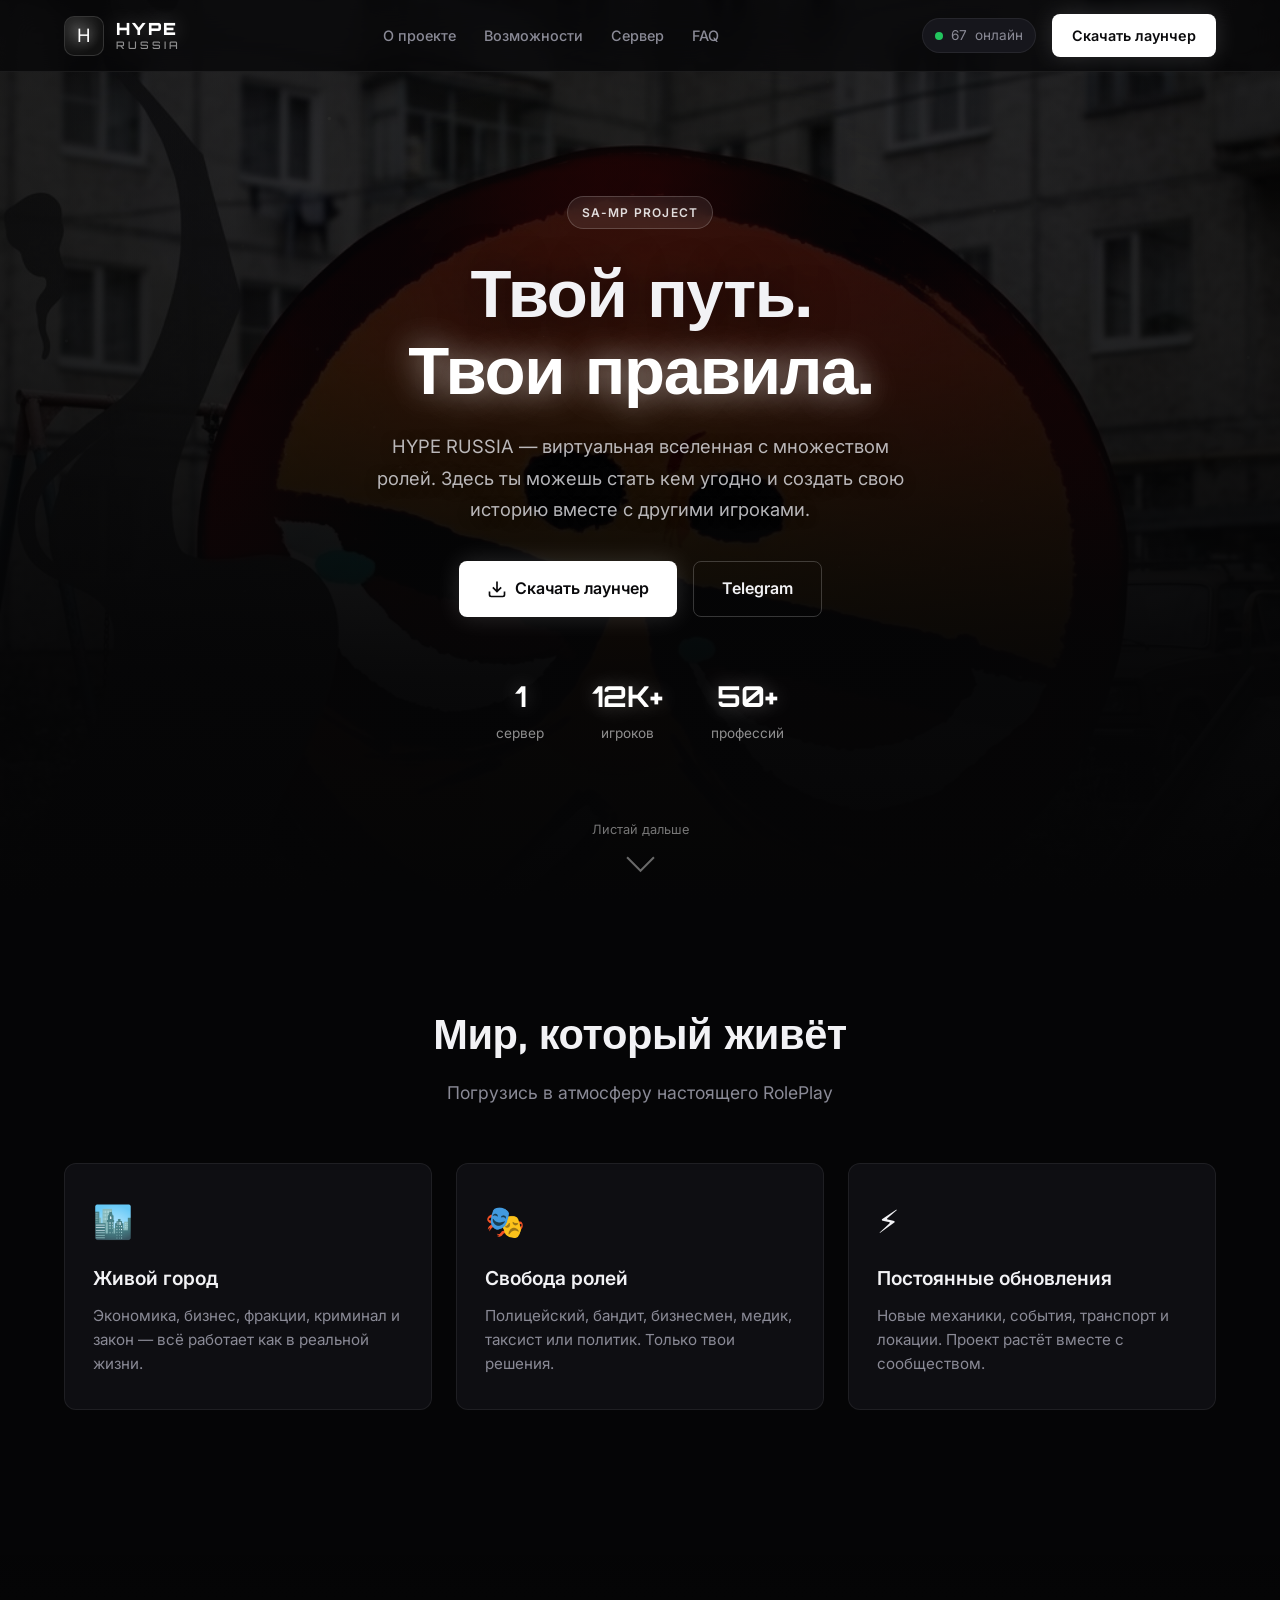
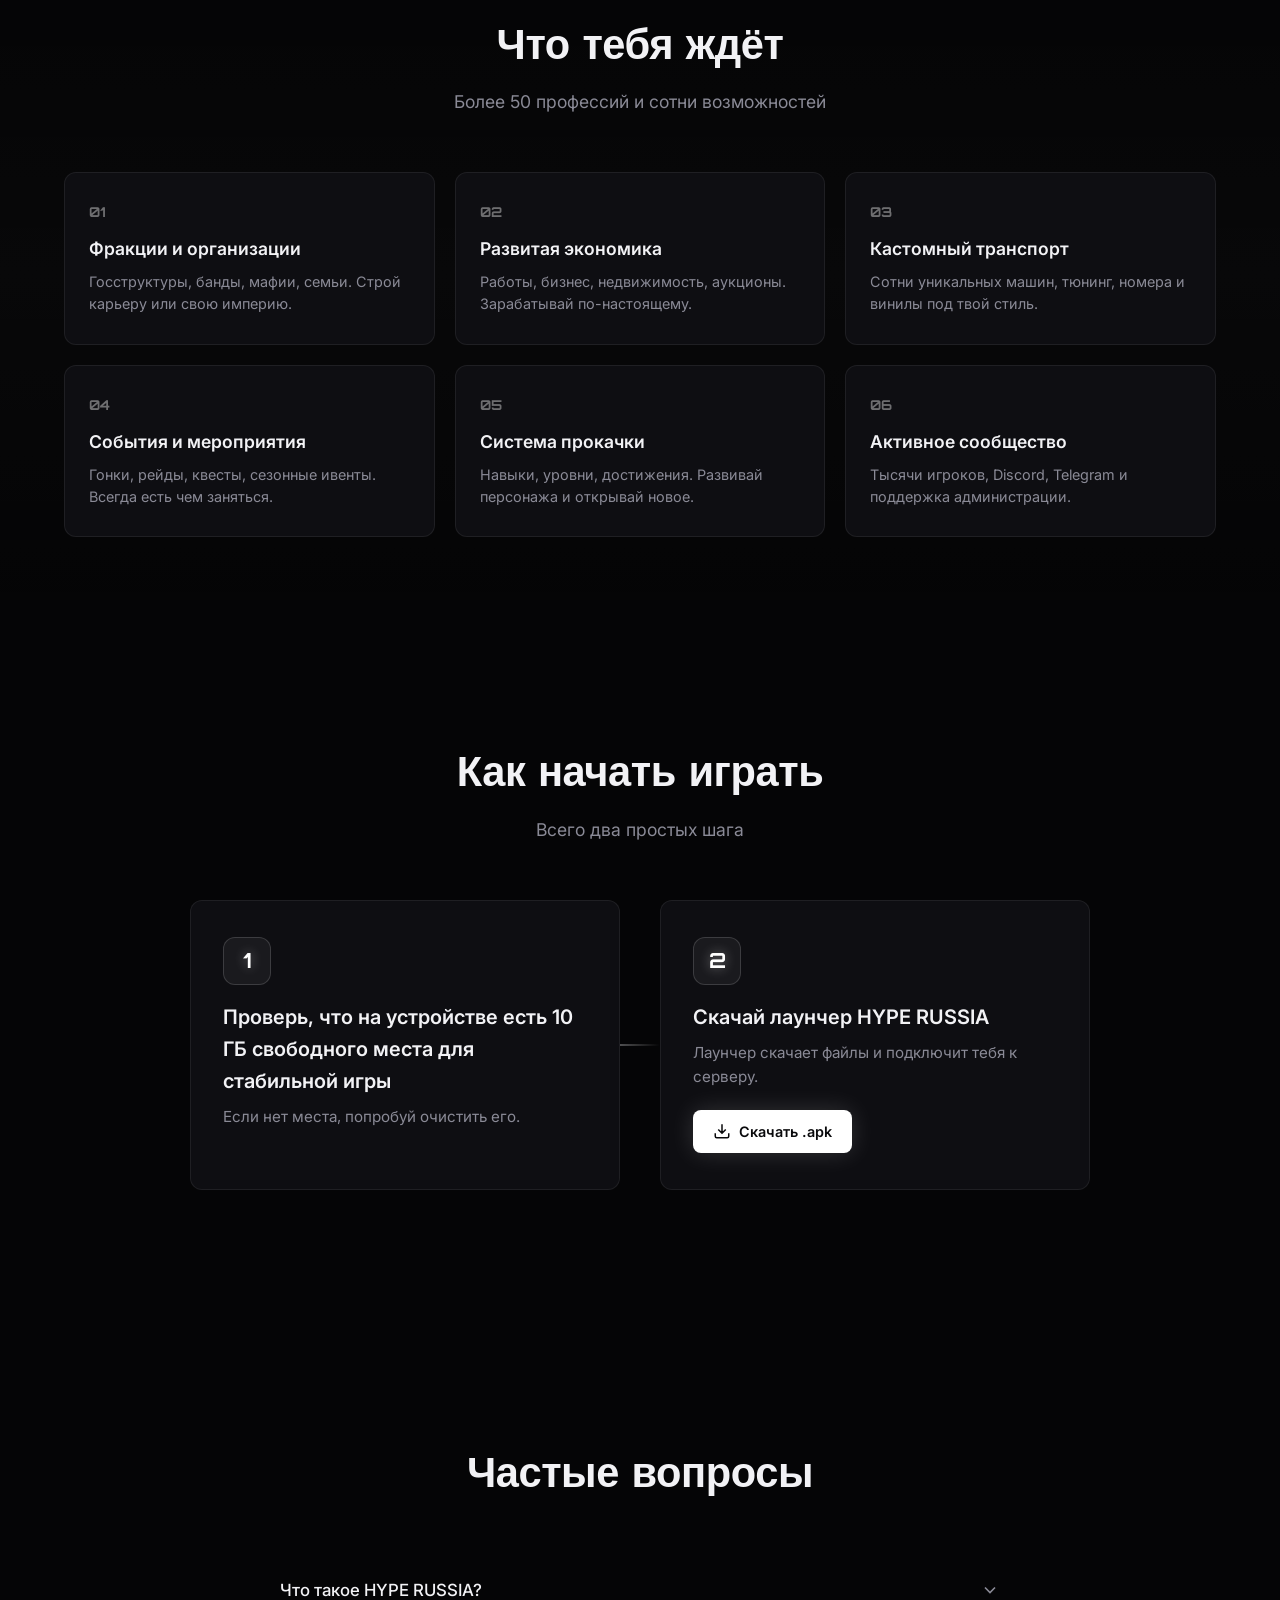
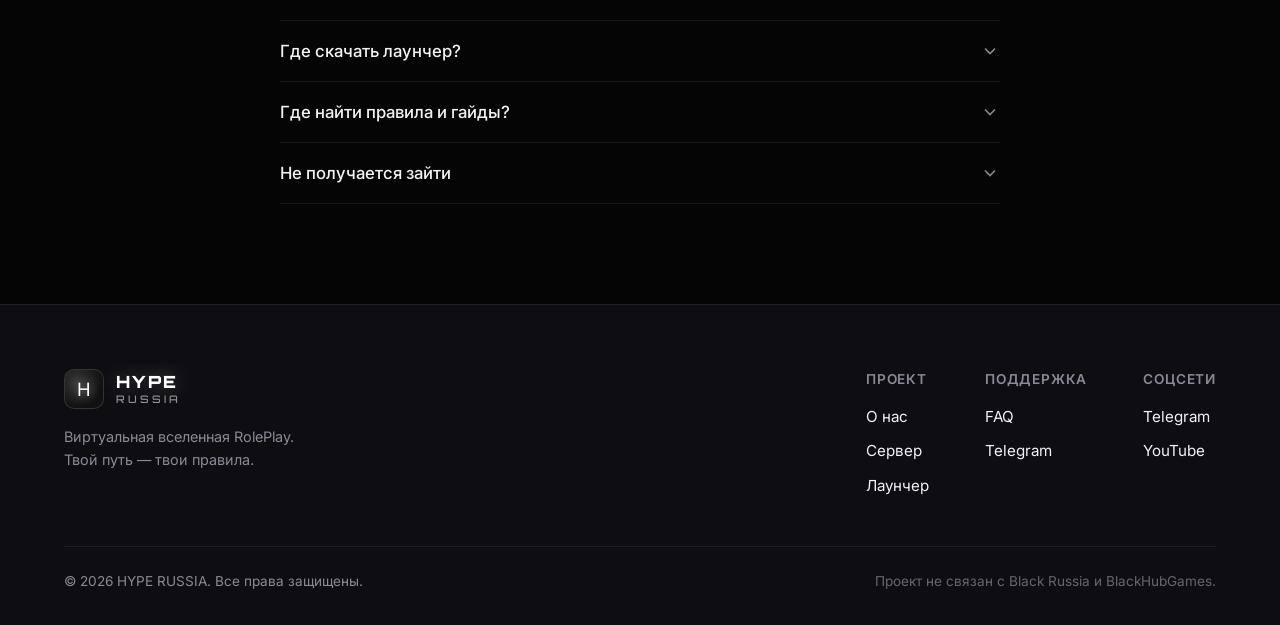
==== index.html @ 05b58f57 "Add files via upload" ====
<!DOCTYPE html>
<html lang="ru">
<head>
    <meta charset="UTF-8">
    <meta name="viewport" content="width=device-width, initial-scale=1.0">
    <title>HYPE RUSSIA — Лучшая копия BLACK RUSSIA</title>
    <meta name="description" content="HYPE RUSSIA — виртуальная вселенная RolePlay. Создай свою историю, выбери роль и живи по своим правилам.">
    <link rel="preconnect" href="https://fonts.googleapis.com">
    <link rel="preconnect" href="https://fonts.gstatic.com" crossorigin>
    <link href="https://fonts.googleapis.com/css2?family=Inter:wght@300;400;500;600;700;800&family=Orbitron:wght@500;700;900&display=swap" rel="stylesheet">
    <link rel="stylesheet" href="styles.css">
</head>
<body>
    <canvas id="particles"></canvas>

    <!-- Header -->
    <header class="header">
        <div class="container header-inner">
            <a href="index.html" class="logo">
                <div class="logo-mark"><span class="logo-mask">H</span></div>
                <div class="logo-text-wrap">
                    <span class="logo-main">HYPE</span>
                    <span class="logo-sub">RUSSIA</span>
                </div>
            </a>
            <nav class="nav">
                <a href="#about">О проекте</a>
                <a href="#features">Возможности</a>
                <a href="servers.html">Сервер</a>
                <a href="#faq">FAQ</a>
            </nav>
            <div class="header-actions">
                <div class="online-badge">
                    <span class="dot"></span>
                    <span id="online-count">67</span> онлайн
                </div>
                <a href="https://pixeldrain.com/u/7J3aRKDf" class="btn btn-primary" target="_blank" rel="noopener">Скачать лаунчер</a>
            </div>
            <button class="burger" id="burger" aria-label="Меню">
                <span></span><span></span><span></span>
            </button>
        </div>
    </header>

    <div class="mobile-nav" id="mobile-nav">
        <a href="#about">О проекте</a>
        <a href="#features">Возможности</a>
        <a href="servers.html">Сервер</a>
        <a href="#faq">FAQ</a>
        <a href="https://pixeldrain.com/u/7J3aRKDf" class="btn btn-primary" target="_blank" rel="noopener">Скачать лаунчер</a>
    </div>

    <!-- Hero -->
    <section class="hero">
        <div class="hero-bg">
            <img src="bg-shigaraki.png" alt="HYPE RUSSIA" class="hero-bg-img">
            <div class="hero-overlay"></div>
        </div>
        <div class="container hero-content">
            <div class="hero-badge">SA-MP PROJECT</div>
            <h1 class="hero-title">
                <span class="line">Твой путь.</span>
                <span class="line accent">Твои правила.</span>
            </h1>
            <p class="hero-desc">
                HYPE RUSSIA — виртуальная вселенная с множеством ролей.
                Здесь ты можешь стать кем угодно и создать свою историю вместе с другими игроками.
            </p>
            <div class="hero-cta">
                <a href="https://pixeldrain.com/u/7J3aRKDf" class="btn btn-primary btn-lg" target="_blank" rel="noopener">
                    <svg width="20" height="20" viewBox="0 0 24 24" fill="none" stroke="currentColor" stroke-width="2"><path d="M21 15v4a2 2 0 01-2 2H5a2 2 0 01-2-2v-4M7 10l5 5 5-5M12 15V3"/></svg>
                    Скачать лаунчер
                </a>
                <a href="https://t.me/hypeada" target="_blank" class="btn btn-outline btn-lg">Telegram</a>
            </div>
            <div class="hero-stats">
                <div class="stat"><div class="stat-value">1</div><div class="stat-label">сервер</div></div>
                <div class="stat"><div class="stat-value">12K+</div><div class="stat-label">игроков</div></div>
                <div class="stat"><div class="stat-value">50+</div><div class="stat-label">профессий</div></div>
            </div>
        </div>
        <div class="hero-scroll"><span>Листай дальше</span><div class="scroll-arrow"></div></div>
    </section>

    <!-- About -->
    <section class="section about" id="about">
        <div class="container">
            <div class="section-header">
                <h2 class="section-title">Мир, который живёт</h2>
                <p class="section-subtitle">Погрузись в атмосферу настоящего RolePlay</p>
            </div>
            <div class="about-grid">
                <div class="about-card">
                    <div class="about-icon">🏙️</div>
                    <h3>Живой город</h3>
                    <p>Экономика, бизнес, фракции, криминал и закон — всё работает как в реальной жизни.</p>
                </div>
                <div class="about-card">
                    <div class="about-icon">🎭</div>
                    <h3>Свобода ролей</h3>
                    <p>Полицейский, бандит, бизнесмен, медик, таксист или политик. Только твои решения.</p>
                </div>
                <div class="about-card">
                    <div class="about-icon">⚡</div>
                    <h3>Постоянные обновления</h3>
                    <p>Новые механики, события, транспорт и локации. Проект растёт вместе с сообществом.</p>
                </div>
            </div>
        </div>
    </section>

    <!-- Features -->
    <section class="section features" id="features">
        <div class="container">
            <div class="section-header">
                <h2 class="section-title">Что тебя ждёт</h2>
                <p class="section-subtitle">Более 50 профессий и сотни возможностей</p>
            </div>
            <div class="features-grid">
                <div class="feature-item"><div class="feature-num">01</div><h3>Фракции и организации</h3><p>Госструктуры, банды, мафии, семьи. Строй карьеру или свою империю.</p></div>
                <div class="feature-item"><div class="feature-num">02</div><h3>Развитая экономика</h3><p>Работы, бизнес, недвижимость, аукционы. Зарабатывай по-настоящему.</p></div>
                <div class="feature-item"><div class="feature-num">03</div><h3>Кастомный транспорт</h3><p>Сотни уникальных машин, тюнинг, номера и винилы под твой стиль.</p></div>
                <div class="feature-item"><div class="feature-num">04</div><h3>События и мероприятия</h3><p>Гонки, рейды, квесты, сезонные ивенты. Всегда есть чем заняться.</p></div>
                <div class="feature-item"><div class="feature-num">05</div><h3>Система прокачки</h3><p>Навыки, уровни, достижения. Развивай персонажа и открывай новое.</p></div>
                <div class="feature-item"><div class="feature-num">06</div><h3>Активное сообщество</h3><p>Тысячи игроков, Discord, Telegram и поддержка администрации.</p></div>
            </div>
        </div>
    </section>

    <!-- How to start -->
    <section class="section start" id="start">
        <div class="container">
            <div class="section-header">
                <h2 class="section-title">Как начать играть</h2>
                <p class="section-subtitle">Всего два простых шага</p>
            </div>
            <div class="steps">
                <div class="step">
                    <div class="step-number">1</div>
                    <div class="step-content">
                        <h3>Проверь, что на устройстве есть 10 ГБ свободного места для стабильной игры</h3>
                        <p>Если нет места, попробуй очистить его.</p>
                    </div>
                </div>
                <div class="step-divider"></div>
                <div class="step">
                    <div class="step-number">2</div>
                    <div class="step-content">
                        <h3>Скачай лаунчер HYPE RUSSIA</h3>
                        <p>Лаунчер скачает файлы и подключит тебя к серверу.</p>
                        <a href="https://pixeldrain.com/u/7J3aRKDf" class="btn btn-primary" target="_blank" rel="noopener">
                            <svg width="18" height="18" viewBox="0 0 24 24" fill="none" stroke="currentColor" stroke-width="2"><path d="M21 15v4a2 2 0 01-2 2H5a2 2 0 01-2-2v-4M7 10l5 5 5-5M12 15V3"/></svg>
                            Скачать .apk
                        </a>
                    </div>
                </div>
            </div>
        </div>
    </section>


    <!-- FAQ -->
    <section class="section faq" id="faq">
        <div class="container">
            <div class="section-header"><h2 class="section-title">Частые вопросы</h2></div>
            <div class="faq-list">
                <div class="faq-item">
                    <button class="faq-question"><span>Что такое HYPE RUSSIA?</span><svg width="20" height="20" viewBox="0 0 24 24" fill="none"><path d="M6 9l6 6 6-6" stroke="currentColor" stroke-width="2"/></svg></button>
                    <div class="faq-answer"><p>RolePlay-проект и SAMP. Делаем РП интереснее</p></div>
                </div>
                <div class="faq-item">
                    <button class="faq-question"><span>Где скачать лаунчер?</span><svg width="20" height="20" viewBox="0 0 24 24" fill="none"><path d="M6 9l6 6 6-6" stroke="currentColor" stroke-width="2"/></svg></button>
                    <div class="faq-answer"><p>Прямо с этого сайта — кнопка «Скачать лаунчер» или файл <code>launcher.apk</code>.</p></div>
                </div>
                <div class="faq-item">
                    <button class="faq-question"><span>Где найти правила и гайды?</span><svg width="20" height="20" viewBox="0 0 24 24" fill="none"><path d="M6 9l6 6 6-6" stroke="currentColor" stroke-width="2"/></svg></button>
                    <div class="faq-answer"><p>Все гайды и правила — в нашем Telegram канале.</p></div>
                </div>
                <div class="faq-item">
                    <button class="faq-question"><span>Не получается зайти</span><svg width="20" height="20" viewBox="0 0 24 24" fill="none"><path d="M6 9l6 6 6-6" stroke="currentColor" stroke-width="2"/></svg></button>
                    <div class="faq-answer"><p>Пиши в Telegram <a href="https://t.me/cmpbio" target="_blank">@cmpbio</a> — поможем с подключением.</p></div>
                </div>
            </div>
        </div>
    </section>

    <!-- Footer -->
    <footer class="footer">
        <div class="container">
            <div class="footer-top">
                <div class="footer-brand">
                    <a href="index.html" class="logo">
                        <div class="logo-mark"><span class="logo-mask">H</span></div>
                        <div class="logo-text-wrap">
                            <span class="logo-main">HYPE</span>
                            <span class="logo-sub">RUSSIA</span>
                        </div>
                    </a>
                    <p>Виртуальная вселенная RolePlay.<br>Твой путь — твои правила.</p>
                </div>
                <div class="footer-links">
                    <div class="footer-col">
                        <h4>Проект</h4>
                        <a href="#about">О нас</a>
                        <a href="servers.html">Сервер</a>
                        <a href="https://pixeldrain.com/u/7J3aRKDf" target="_blank" rel="noopener">Лаунчер</a>
                    </div>
                    <div class="footer-col">
                        <h4>Поддержка</h4>
                        <a href="#faq">FAQ</a>
                        <a href="https://t.me/hypeada" target="_blank">Telegram</a>
                    </div>
                    <div class="footer-col">
                        <h4>Соцсети</h4>
                        <a href="https://t.me/hypeada" target="_blank">Telegram</a>
                        <a href="https://www.youtube.com/@compiebrosigma" target="_blank">YouTube</a>
                    </div>
                </div>
            </div>
            <div class="footer-bottom">
                <p>© 2026 HYPE RUSSIA. Все права защищены.</p>
                <p class="disclaimer">Проект не связан с Black Russia и BlackHubGames.</p>
            </div>
        </div>
    </footer>

    <script src="script.js"></script>
</body>
</html>
---- styles.css ----
/* ===== Reset & Base ===== */
*, *::before, *::after {
    margin: 0;
    padding: 0;
    box-sizing: border-box;
}

:root {
    --bg: #050506;
    --bg-card: #0e0e12;
    --bg-elevated: #16161c;
    --text: #f2f2f5;
    --text-muted: #8a8a96;
    --accent: #e8e8ec;
    --accent-red: #c41e3a;
    --accent-glow: rgba(255, 255, 255, 0.25);
    --border: rgba(255, 255, 255, 0.07);
    --radius: 12px;
    --font: 'Inter', system-ui, sans-serif;
    --font-display: 'Orbitron', sans-serif;
}

html {
    scroll-behavior: smooth;
}

body {
    font-family: var(--font);
    background: var(--bg);
    color: var(--text);
    line-height: 1.6;
    overflow-x: hidden;
}

a {
    color: inherit;
    text-decoration: none;
}

img {
    max-width: 100%;
    display: block;
}

.container {
    width: 100%;
    max-width: 1200px;
    margin: 0 auto;
    padding: 0 24px;
}

/* ===== Particles Canvas ===== */
#particles {
    position: fixed;
    inset: 0;
    z-index: 0;
    pointer-events: none;
    opacity: 0.35;
}

/* ===== Header ===== */
.header {
    position: fixed;
    top: 0;
    left: 0;
    right: 0;
    z-index: 100;
    padding: 14px 0;
    background: rgba(5, 5, 6, 0.7);
    backdrop-filter: blur(18px);
    border-bottom: 1px solid var(--border);
    transition: background 0.3s;
}

.header-inner {
    display: flex;
    align-items: center;
    justify-content: space-between;
    gap: 24px;
}

/* Logo */
.logo {
    display: flex;
    align-items: center;
    gap: 12px;
}

.logo-mark {
    width: 40px;
    height: 40px;
    display: flex;
    align-items: center;
    justify-content: center;
    background: #111;
    border: 1px solid rgba(255,255,255,0.15);
    border-radius: 10px;
    position: relative;
    overflow: hidden;
}

.logo-mark::before {
    content: '';
    position: absolute;
    inset: 0;
    background: radial-gradient(circle at 30% 30%, rgba(255,255,255,0.15), transparent 70%);
}

.logo-mask {
    font-size: 1.15rem;
    color: #fff;
    text-shadow: 0 0 12px rgba(255,255,255,0.6);
    position: relative;
    z-index: 1;
}

.logo-text-wrap {
    display: flex;
    flex-direction: column;
    line-height: 1.1;
}

.logo-main {
    font-family: var(--font-display);
    font-weight: 900;
    font-size: 1.05rem;
    letter-spacing: 0.12em;
    color: #fff;
    text-shadow: 0 0 20px rgba(255,255,255,0.35);
}

.logo-sub {
    font-family: var(--font-display);
    font-weight: 500;
    font-size: 0.65rem;
    letter-spacing: 0.28em;
    color: rgba(255,255,255,0.55);
    margin-top: 2px;
}

.nav {
    display: flex;
    gap: 28px;
}

.nav a {
    font-size: 0.9rem;
    font-weight: 500;
    color: var(--text-muted);
    transition: color 0.2s;
}

.nav a:hover {
    color: var(--text);
}

.header-actions {
    display: flex;
    align-items: center;
    gap: 16px;
}

.online-badge {
    display: flex;
    align-items: center;
    gap: 8px;
    font-size: 0.85rem;
    color: var(--text-muted);
    background: var(--bg-elevated);
    padding: 6px 12px;
    border-radius: 20px;
    border: 1px solid var(--border);
}

.online-badge .dot {
    width: 8px;
    height: 8px;
    background: #22c55e;
    border-radius: 50%;
    animation: pulse 2s infinite;
}

@keyframes pulse {
    0%, 100% { opacity: 1; box-shadow: 0 0 0 0 rgba(34, 197, 94, 0.4); }
    50% { opacity: 0.8; box-shadow: 0 0 0 6px rgba(34, 197, 94, 0); }
}

.burger {
    display: none;
    flex-direction: column;
    gap: 5px;
    background: none;
    border: none;
    cursor: pointer;
    padding: 4px;
}

.burger span {
    width: 22px;
    height: 2px;
    background: var(--text);
    border-radius: 2px;
    transition: 0.3s;
}

.mobile-nav {
    display: none;
    position: fixed;
    top: 70px;
    left: 0;
    right: 0;
    background: var(--bg-card);
    border-bottom: 1px solid var(--border);
    padding: 20px 24px;
    flex-direction: column;
    gap: 16px;
    z-index: 99;
}

.mobile-nav.active {
    display: flex;
}

.mobile-nav a {
    font-size: 1rem;
    color: var(--text-muted);
}

/* ===== Buttons ===== */
.btn {
    display: inline-flex;
    align-items: center;
    justify-content: center;
    gap: 8px;
    padding: 10px 20px;
    font-family: var(--font);
    font-size: 0.9rem;
    font-weight: 600;
    border-radius: 8px;
    border: none;
    cursor: pointer;
    transition: all 0.2s;
    white-space: nowrap;
}

.btn-primary {
    background: #fff;
    color: #0a0a0c;
    box-shadow: 0 0 24px rgba(255,255,255,0.15);
}

.btn-primary:hover {
    background: #e8e8ec;
    transform: translateY(-1px);
    box-shadow: 0 0 32px rgba(255,255,255,0.25);
}

.btn-outline {
    background: transparent;
    color: var(--text);
    border: 1px solid rgba(255,255,255,0.2);
}

.btn-outline:hover {
    border-color: rgba(255,255,255,0.4);
    background: rgba(255,255,255,0.05);
}

.btn-lg {
    padding: 14px 28px;
    font-size: 1rem;
}

/* ===== Hero ===== */
.hero {
    position: relative;
    min-height: 100vh;
    display: flex;
    flex-direction: column;
    justify-content: center;
    padding: 120px 0 80px;
    z-index: 1;
    overflow: hidden;
}

.hero-bg {
    position: absolute;
    inset: 0;
    z-index: 0;
}

.hero-bg-img {
    width: 100%;
    height: 100%;
    object-fit: cover;
    object-position: center 20%;
    opacity: 0.55;
    filter: brightness(0.7) contrast(1.1);
}

.hero-overlay {
    position: absolute;
    inset: 0;
    background: 
        linear-gradient(180deg, 
            rgba(5,5,6,0.4) 0%, 
            rgba(5,5,6,0.55) 40%,
            rgba(5,5,6,0.92) 75%,
            var(--bg) 100%),
        radial-gradient(ellipse 70% 50% at 50% 30%, transparent 0%, rgba(5,5,6,0.5) 100%);
}

.hero-content {
    position: relative;
    z-index: 2;
    text-align: center;
    max-width: 800px;
    margin: 0 auto;
}

.hero-badge {
    display: inline-block;
    padding: 6px 14px;
    font-size: 0.75rem;
    font-weight: 600;
    letter-spacing: 0.1em;
    text-transform: uppercase;
    color: rgba(255,255,255,0.85);
    background: rgba(255,255,255,0.08);
    border: 1px solid rgba(255,255,255,0.18);
    border-radius: 20px;
    margin-bottom: 24px;
    backdrop-filter: blur(8px);
}

.hero-title {
    font-family: var(--font-display);
    font-size: clamp(2.5rem, 6vw, 4.2rem);
    font-weight: 900;
    line-height: 1.15;
    margin-bottom: 24px;
    letter-spacing: -0.02em;
    text-shadow: 0 0 40px rgba(0,0,0,0.6);
}

.hero-title .line {
    display: block;
}

.hero-title .accent {
    color: #fff;
    text-shadow: 
        0 0 30px rgba(255,255,255,0.5),
        0 0 60px rgba(255,255,255,0.2);
}

.hero-desc {
    font-size: 1.15rem;
    color: rgba(240,240,245,0.75);
    max-width: 560px;
    margin: 0 auto 36px;
    line-height: 1.7;
    text-shadow: 0 2px 12px rgba(0,0,0,0.5);
}

.hero-cta {
    display: flex;
    gap: 16px;
    justify-content: center;
    flex-wrap: wrap;
    margin-bottom: 56px;
}

.hero-stats {
    display: flex;
    justify-content: center;
    gap: 48px;
    flex-wrap: wrap;
}

.stat {
    text-align: center;
}

.stat-value {
    font-family: var(--font-display);
    font-size: 1.8rem;
    font-weight: 700;
    color: #fff;
    text-shadow: 0 0 20px rgba(255,255,255,0.3);
}

.stat-label {
    font-size: 0.85rem;
    color: rgba(255,255,255,0.55);
    margin-top: 4px;
}

.hero-scroll {
    position: absolute;
    bottom: 32px;
    left: 50%;
    transform: translateX(-50%);
    display: flex;
    flex-direction: column;
    align-items: center;
    gap: 8px;
    color: rgba(255,255,255,0.45);
    font-size: 0.8rem;
    z-index: 2;
}

.scroll-arrow {
    width: 20px;
    height: 20px;
    border-right: 2px solid rgba(255,255,255,0.4);
    border-bottom: 2px solid rgba(255,255,255,0.4);
    transform: rotate(45deg);
    animation: bounce 2s infinite;
}

@keyframes bounce {
    0%, 100% { transform: rotate(45deg) translateY(0); }
    50% { transform: rotate(45deg) translateY(6px); }
}

/* ===== Sections ===== */
.section {
    position: relative;
    padding: 100px 0;
    z-index: 1;
}

.section-header {
    text-align: center;
    margin-bottom: 56px;
}

.section-title {
    font-family: var(--font-display);
    font-size: clamp(1.8rem, 4vw, 2.6rem);
    font-weight: 700;
    margin-bottom: 12px;
    letter-spacing: -0.01em;
}

.section-subtitle {
    font-size: 1.1rem;
    color: var(--text-muted);
}

/* ===== About ===== */
.about-grid {
    display: grid;
    grid-template-columns: repeat(3, 1fr);
    gap: 24px;
}

.about-card {
    background: var(--bg-card);
    border: 1px solid var(--border);
    border-radius: var(--radius);
    padding: 32px 28px;
    transition: all 0.3s;
}

.about-card:hover {
    border-color: rgba(255,255,255,0.18);
    transform: translateY(-4px);
    box-shadow: 0 12px 40px rgba(0,0,0,0.4);
}

.about-icon {
    font-size: 2rem;
    margin-bottom: 16px;
}

.about-card h3 {
    font-size: 1.2rem;
    font-weight: 600;
    margin-bottom: 10px;
}

.about-card p {
    font-size: 0.95rem;
    color: var(--text-muted);
    line-height: 1.6;
}

/* ===== Features ===== */
.features {
    background: linear-gradient(180deg, transparent, rgba(255,255,255,0.015), transparent);
}

.features-grid {
    display: grid;
    grid-template-columns: repeat(3, 1fr);
    gap: 20px;
}

.feature-item {
    background: var(--bg-card);
    border: 1px solid var(--border);
    border-radius: var(--radius);
    padding: 28px 24px;
    transition: all 0.3s;
}

.feature-item:hover {
    border-color: rgba(255,255,255,0.15);
    background: var(--bg-elevated);
}

.feature-num {
    font-family: var(--font-display);
    font-size: 0.85rem;
    font-weight: 700;
    color: rgba(255,255,255,0.4);
    margin-bottom: 12px;
}

.feature-item h3 {
    font-size: 1.1rem;
    font-weight: 600;
    margin-bottom: 8px;
}

.feature-item p {
    font-size: 0.9rem;
    color: var(--text-muted);
    line-height: 1.55;
}

/* ===== Start ===== */
.steps {
    display: flex;
    align-items: stretch;
    gap: 0;
    max-width: 900px;
    margin: 0 auto 48px;
}

.step {
    flex: 1;
    background: var(--bg-card);
    border: 1px solid var(--border);
    border-radius: var(--radius);
    padding: 36px 32px;
    display: flex;
    flex-direction: column;
    gap: 16px;
}

.step-number {
    width: 48px;
    height: 48px;
    display: flex;
    align-items: center;
    justify-content: center;
    background: #1a1a1e;
    border: 1px solid rgba(255,255,255,0.15);
    border-radius: 12px;
    font-family: var(--font-display);
    font-size: 1.3rem;
    font-weight: 700;
    color: #fff;
    text-shadow: 0 0 12px rgba(255,255,255,0.4);
}

.step-content h3 {
    font-size: 1.25rem;
    font-weight: 600;
    margin-bottom: 8px;
}

.step-content p {
    font-size: 0.95rem;
    color: var(--text-muted);
    margin-bottom: 20px;
    line-height: 1.6;
}

.step-divider {
    width: 40px;
    display: flex;
    align-items: center;
    justify-content: center;
    position: relative;
}

.step-divider::before {
    content: '';
    position: absolute;
    width: 100%;
    height: 2px;
    background: linear-gradient(90deg, rgba(255,255,255,0.3), transparent);
}

.promo-box {
    display: flex;
    align-items: center;
    justify-content: space-between;
    gap: 24px;
    background: linear-gradient(135deg, rgba(255,255,255,0.06), rgba(255,255,255,0.02));
    border: 1px solid rgba(255,255,255,0.12);
    border-radius: var(--radius);
    padding: 28px 32px;
    max-width: 900px;
    margin: 0 auto;
}

.promo-content h3 {
    font-size: 1.15rem;
    font-weight: 600;
    margin-bottom: 6px;
}

.promo-content p {
    font-size: 0.95rem;
    color: var(--text-muted);
}

.promo-code {
    display: inline-block;
    font-family: var(--font-display);
    font-weight: 700;
    color: #fff;
    background: rgba(255,255,255,0.1);
    padding: 2px 10px;
    border-radius: 4px;
    letter-spacing: 0.08em;
    text-shadow: 0 0 10px rgba(255,255,255,0.3);
}

/* ===== FAQ ===== */
.faq-list {
    max-width: 720px;
    margin: 0 auto;
}

.faq-item {
    border-bottom: 1px solid var(--border);
}

.faq-question {
    width: 100%;
    display: flex;
    align-items: center;
    justify-content: space-between;
    gap: 16px;
    padding: 20px 0;
    background: none;
    border: none;
    color: var(--text);
    font-family: var(--font);
    font-size: 1.05rem;
    font-weight: 500;
    text-align: left;
    cursor: pointer;
    transition: color 0.2s;
}

.faq-question:hover {
    color: #fff;
}

.faq-question svg {
    flex-shrink: 0;
    transition: transform 0.3s;
    color: var(--text-muted);
}

.faq-item.active .faq-question svg {
    transform: rotate(180deg);
    color: #fff;
}

.faq-answer {
    max-height: 0;
    overflow: hidden;
    transition: max-height 0.35s ease, padding 0.35s ease;
}

.faq-item.active .faq-answer {
    max-height: 200px;
    padding-bottom: 20px;
}

.faq-answer p {
    font-size: 0.95rem;
    color: var(--text-muted);
    line-height: 1.65;
}

/* ===== Footer ===== */
.footer {
    position: relative;
    padding: 64px 0 32px;
    border-top: 1px solid var(--border);
    background: var(--bg-card);
    z-index: 1;
}

.footer-top {
    display: flex;
    justify-content: space-between;
    gap: 48px;
    margin-bottom: 48px;
}

.footer-brand p {
    margin-top: 16px;
    font-size: 0.9rem;
    color: var(--text-muted);
    line-height: 1.6;
}

.footer-links {
    display: flex;
    gap: 56px;
}

.footer-col {
    display: flex;
    flex-direction: column;
    gap: 10px;
}

.footer-col h4 {
    font-size: 0.85rem;
    font-weight: 600;
    text-transform: uppercase;
    letter-spacing: 0.06em;
    color: var(--text-muted);
    margin-bottom: 4px;
}

.footer-col a {
    font-size: 0.95rem;
    color: var(--text);
    transition: color 0.2s;
}

.footer-col a:hover {
    color: #fff;
}

.footer-bottom {
    padding-top: 24px;
    border-top: 1px solid var(--border);
    display: flex;
    justify-content: space-between;
    gap: 16px;
    flex-wrap: wrap;
    font-size: 0.85rem;
    color: var(--text-muted);
}

.disclaimer {
    opacity: 0.7;
}

/* ===== Responsive ===== */
@media (max-width: 900px) {
    .nav, .header-actions .online-badge {
        display: none;
    }

    .burger {
        display: flex;
    }

    .about-grid,
    .features-grid {
        grid-template-columns: 1fr;
    }

    .steps {
        flex-direction: column;
    }

    .step-divider {
        width: 100%;
        height: 40px;
    }

    .step-divider::before {
        width: 2px;
        height: 100%;
        background: linear-gradient(180deg, rgba(255,255,255,0.3), transparent);
    }

    .promo-box {
        flex-direction: column;
        text-align: center;
    }

    .footer-top {
        flex-direction: column;
    }

    .footer-links {
        gap: 32px;
        flex-wrap: wrap;
    }
}

@media (max-width: 600px) {
    .hero-stats {
        gap: 28px;
    }

    .stat-value {
        font-size: 1.5rem;
    }

    .hero-cta {
        flex-direction: column;
        align-items: center;
    }

    .btn-lg {
        width: 100%;
        max-width: 280px;
    }

    .hero-bg-img {
        object-position: center 15%;
    }
}

/* ===== Servers ===== */
.page-hero {
    padding-top: 140px;
}

.servers-grid {
    display: grid;
    grid-template-columns: 1fr;
    gap: 20px;
    max-width: 560px;
    margin: 0 auto;
}

.server-card {
    background: var(--bg-card);
    border: 1px solid var(--border);
    border-radius: var(--radius);
    padding: 28px;
    display: flex;
    flex-direction: column;
    gap: 12px;
    transition: border-color 0.2s;
}

.server-card:hover {
    border-color: rgba(255,255,255,0.2);
}

.server-status {
    display: inline-flex;
    align-items: center;
    gap: 6px;
    font-size: 0.8rem;
    font-weight: 600;
    text-transform: uppercase;
    letter-spacing: 0.05em;
}

.server-status .dot {
    width: 8px;
    height: 8px;
    border-radius: 50%;
}

.server-status.online { color: #22c55e; }
.server-status.online .dot { background: #22c55e; }
.server-status.offline { color: #666; }
.server-status.offline .dot { background: #555; }

.server-card h3 {
    font-size: 1.25rem;
    font-weight: 600;
}

.server-desc {
    font-size: 0.95rem;
    color: var(--text-muted);
    flex: 1;
}

.server-meta {
    display: flex;
    flex-direction: column;
    gap: 4px;
    font-size: 0.85rem;
    color: var(--text-muted);
    margin-bottom: 8px;
}

.server-meta strong {
    color: var(--text);
}

.nav a.active {
    color: #fff;
}

/* Responsive extras */
@media (max-width: 900px) {
    .servers-grid {
        grid-template-columns: 1fr;
    }
}
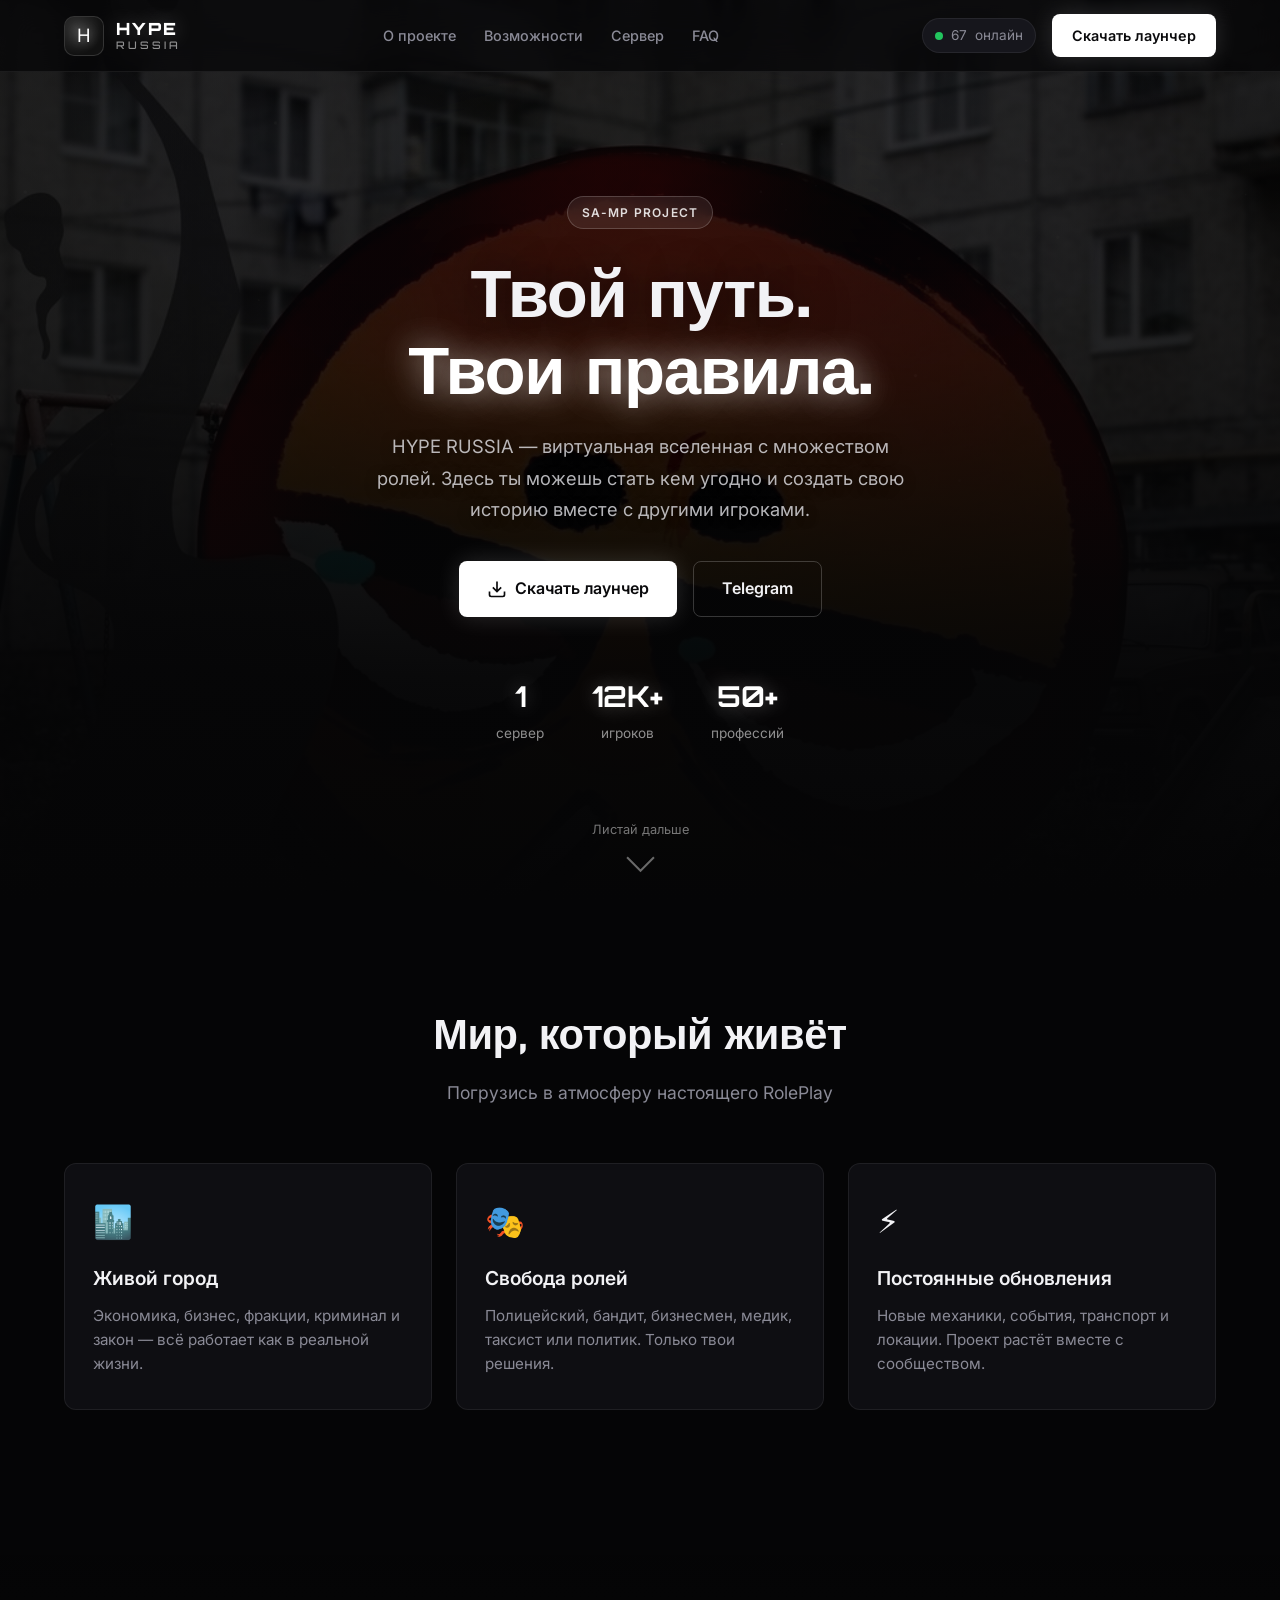
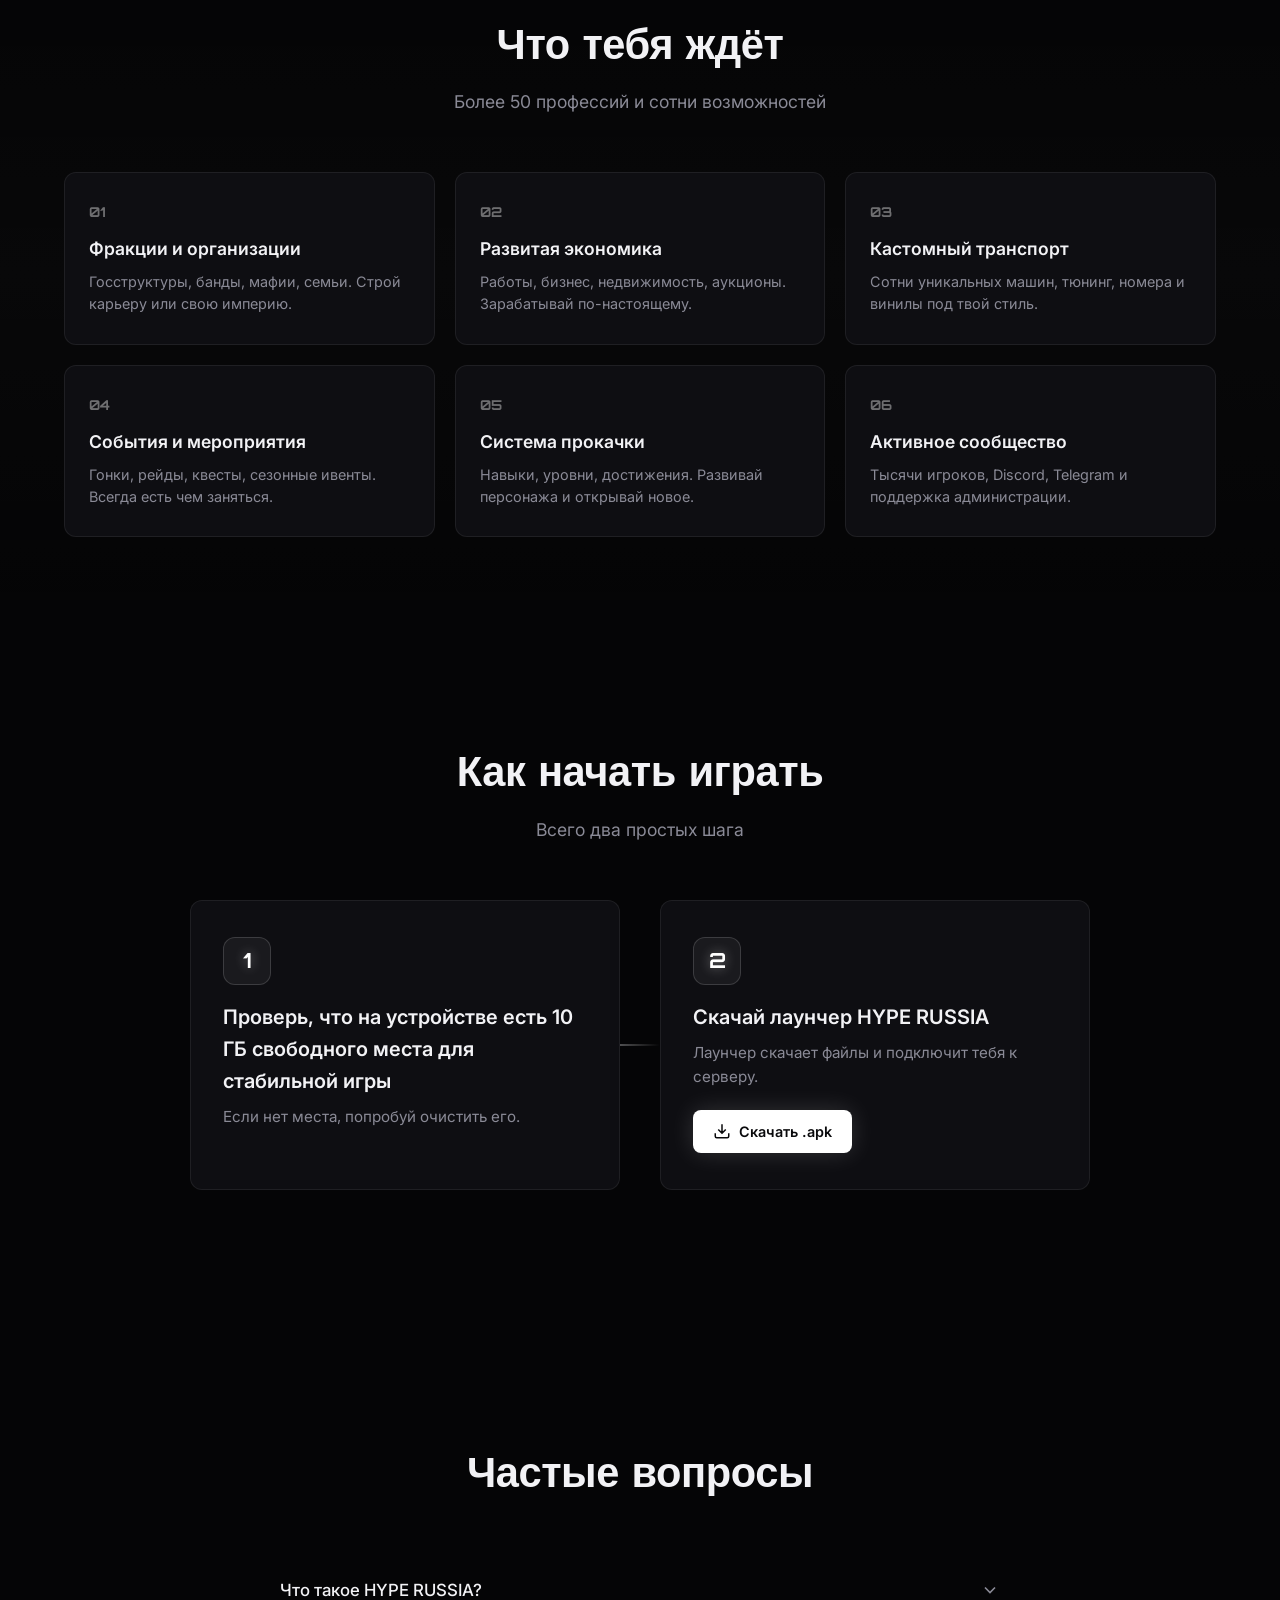
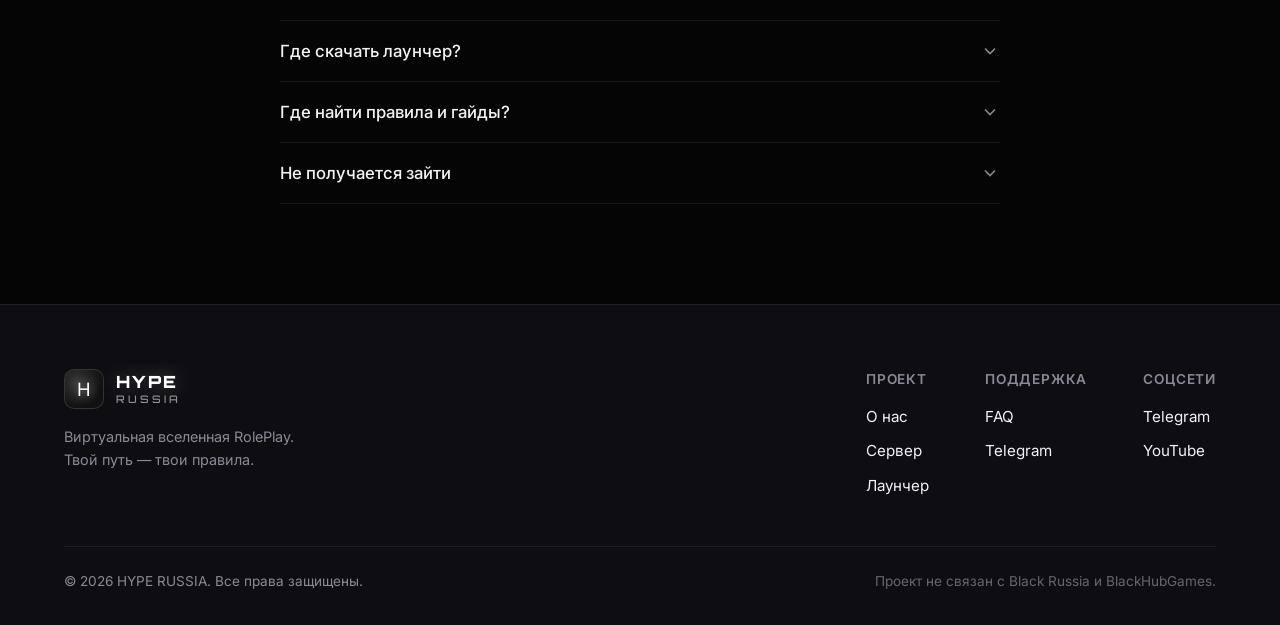
==== commit c8197386: "index.html" ====
--- a/index.html
+++ b/index.html
@@ -34,7 +34,7 @@
                     <span class="dot"></span>
                     <span id="online-count">67</span> онлайн
                 </div>
-                <a href="https://pixeldrain.com/u/7J3aRKDf" class="btn btn-primary" target="_blank" rel="noopener">Скачать лаунчер</a>
+                <a href="https://pixeldrain.com/u/n4BL4mfJ" class="btn btn-primary" target="_blank" rel="noopener">Скачать лаунчер</a>
             </div>
             <button class="burger" id="burger" aria-label="Меню">
                 <span></span><span></span><span></span>
@@ -47,7 +47,7 @@
         <a href="#features">Возможности</a>
         <a href="servers.html">Сервер</a>
         <a href="#faq">FAQ</a>
-        <a href="https://pixeldrain.com/u/7J3aRKDf" class="btn btn-primary" target="_blank" rel="noopener">Скачать лаунчер</a>
+        <a href="https://pixeldrain.com/u/n4BL4mfJ" class="btn btn-primary" target="_blank" rel="noopener">Скачать лаунчер</a>
     </div>
 
     <!-- Hero -->
@@ -67,7 +67,7 @@
                 Здесь ты можешь стать кем угодно и создать свою историю вместе с другими игроками.
             </p>
             <div class="hero-cta">
-                <a href="https://pixeldrain.com/u/7J3aRKDf" class="btn btn-primary btn-lg" target="_blank" rel="noopener">
+                <a href="https://pixeldrain.com/u/n4BL4mfJ" class="btn btn-primary btn-lg" target="_blank" rel="noopener">
                     <svg width="20" height="20" viewBox="0 0 24 24" fill="none" stroke="currentColor" stroke-width="2"><path d="M21 15v4a2 2 0 01-2 2H5a2 2 0 01-2-2v-4M7 10l5 5 5-5M12 15V3"/></svg>
                     Скачать лаунчер
                 </a>
@@ -148,7 +148,7 @@
                     <div class="step-content">
                         <h3>Скачай лаунчер HYPE RUSSIA</h3>
                         <p>Лаунчер скачает файлы и подключит тебя к серверу.</p>
-                        <a href="https://pixeldrain.com/u/7J3aRKDf" class="btn btn-primary" target="_blank" rel="noopener">
+                        <a href="https://pixeldrain.com/u/n4BL4mfJ" class="btn btn-primary" target="_blank" rel="noopener">
                             <svg width="18" height="18" viewBox="0 0 24 24" fill="none" stroke="currentColor" stroke-width="2"><path d="M21 15v4a2 2 0 01-2 2H5a2 2 0 01-2-2v-4M7 10l5 5 5-5M12 15V3"/></svg>
                             Скачать .apk
                         </a>
@@ -203,7 +203,7 @@
                         <h4>Проект</h4>
                         <a href="#about">О нас</a>
                         <a href="servers.html">Сервер</a>
-                        <a href="https://pixeldrain.com/u/7J3aRKDf" target="_blank" rel="noopener">Лаунчер</a>
+                        <a href="https://pixeldrain.com/u/n4BL4mfJ" target="_blank" rel="noopener">Лаунчер</a>
                     </div>
                     <div class="footer-col">
                         <h4>Поддержка</h4>
